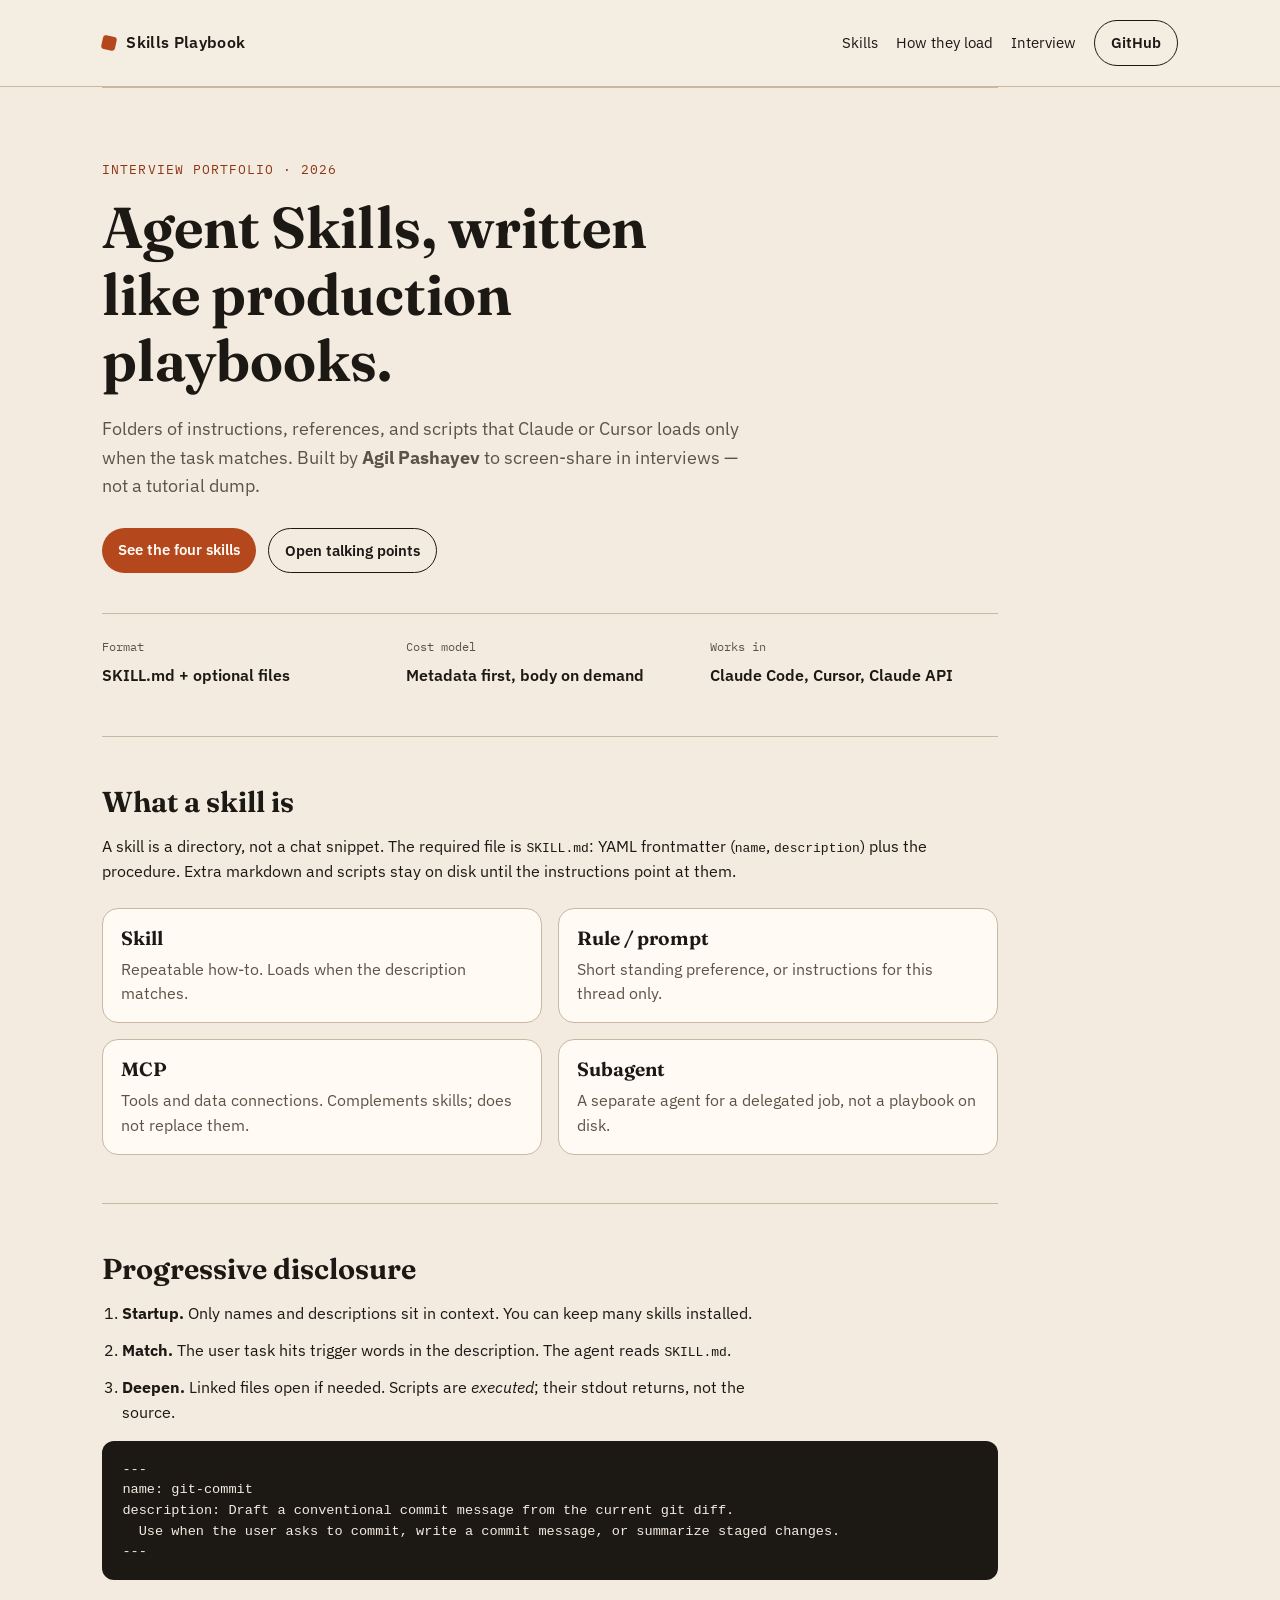
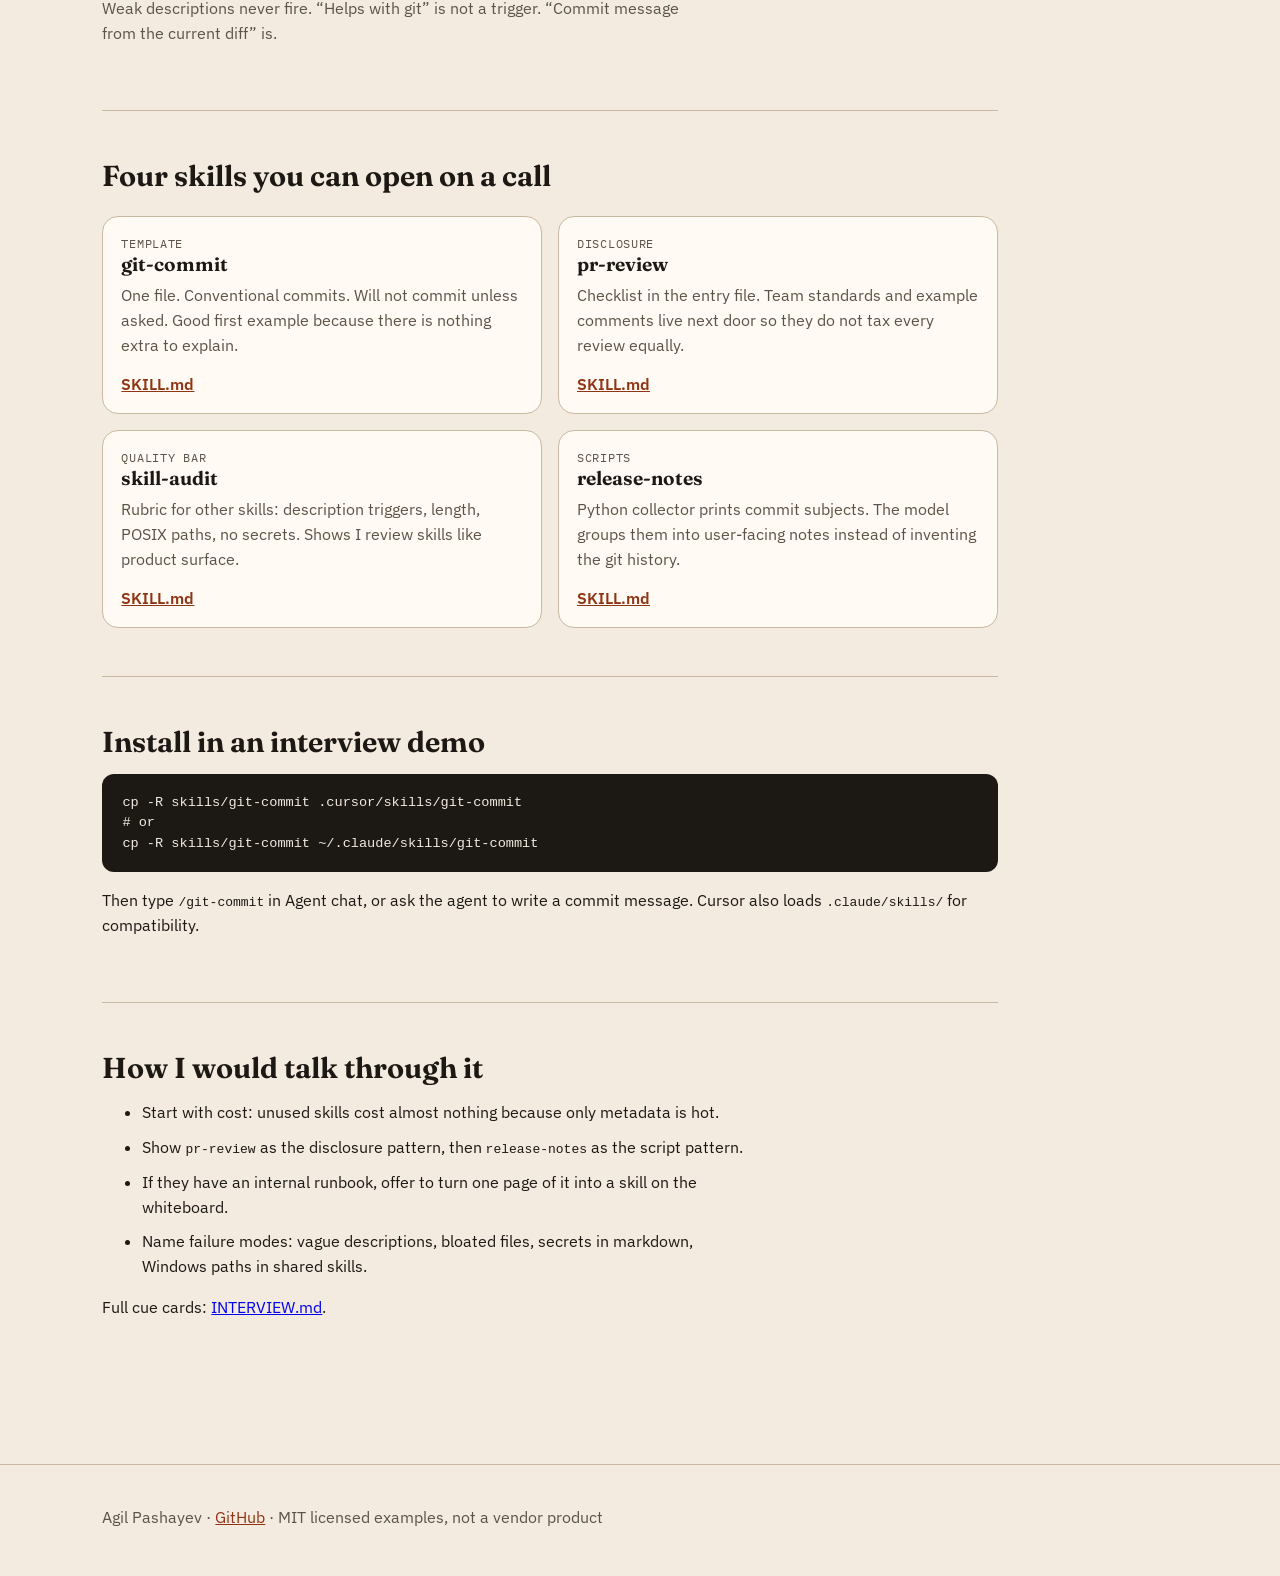
==== index.html @ 28801240 "Add Agent Skills interview portfolio with sample skills and GitHub Pages site. Co-authored-by: Curso" ====
<!DOCTYPE html>
<html lang="en">
  <head>
    <meta charset="utf-8" />
    <meta name="viewport" content="width=device-width, initial-scale=1" />
    <title>Agent Skills Portfolio — Agil Pashayev</title>
    <meta
      name="description"
      content="Interview portfolio of Claude and Cursor Agent Skills: progressive disclosure, sample SKILL.md files, and talking points."
    />
    <link rel="preconnect" href="https://fonts.googleapis.com" />
    <link rel="preconnect" href="https://fonts.gstatic.com" crossorigin />
    <link
      href="https://fonts.googleapis.com/css2?family=Fraunces:opsz,wght@9..144,500;9..144,650&family=IBM+Plex+Sans:wght@400;500;600&family=IBM+Plex+Mono:wght@400;500&display=swap"
      rel="stylesheet"
    />
    <link rel="stylesheet" href="styles.css" />
  </head>
  <body>
    <a class="skip" href="#main">Skip to content</a>
    <header class="top">
      <div class="brand">
        <span class="mark" aria-hidden="true"></span>
        <span>Skills Playbook</span>
      </div>
      <nav>
        <a href="#skills">Skills</a>
        <a href="#how">How they load</a>
        <a href="#interview">Interview</a>
        <a
          class="btn ghost"
          href="https://github.com/AgilPashayev/claude-skills-portfolio"
          >GitHub</a
        >
      </nav>
    </header>

    <main id="main">
      <section class="hero">
        <p class="eyebrow">Interview portfolio · 2026</p>
        <h1>Agent Skills, written like production playbooks.</h1>
        <p class="lede">
          Folders of instructions, references, and scripts that Claude or Cursor
          loads only when the task matches. Built by
          <strong>Agil Pashayev</strong> to screen-share in interviews — not a
          tutorial dump.
        </p>
        <div class="actions">
          <a class="btn solid" href="#skills">See the four skills</a>
          <a class="btn ghost" href="interview.html">Open talking points</a>
        </div>
        <dl class="stats">
          <div>
            <dt>Format</dt>
            <dd>SKILL.md + optional files</dd>
          </div>
          <div>
            <dt>Cost model</dt>
            <dd>Metadata first, body on demand</dd>
          </div>
          <div>
            <dt>Works in</dt>
            <dd>Claude Code, Cursor, Claude API</dd>
          </div>
        </dl>
      </section>

      <section id="what">
        <h2>What a skill is</h2>
        <p>
          A skill is a directory, not a chat snippet. The required file is
          <code>SKILL.md</code>: YAML frontmatter (<code>name</code>,
          <code>description</code>) plus the procedure. Extra markdown and
          scripts stay on disk until the instructions point at them.
        </p>
        <div class="compare">
          <article>
            <h3>Skill</h3>
            <p>Repeatable how-to. Loads when the description matches.</p>
          </article>
          <article>
            <h3>Rule / prompt</h3>
            <p>Short standing preference, or instructions for this thread only.</p>
          </article>
          <article>
            <h3>MCP</h3>
            <p>Tools and data connections. Complements skills; does not replace them.</p>
          </article>
          <article>
            <h3>Subagent</h3>
            <p>A separate agent for a delegated job, not a playbook on disk.</p>
          </article>
        </div>
      </section>

      <section id="how">
        <h2>Progressive disclosure</h2>
        <ol class="steps">
          <li>
            <strong>Startup.</strong> Only names and descriptions sit in context.
            You can keep many skills installed.
          </li>
          <li>
            <strong>Match.</strong> The user task hits trigger words in the
            description. The agent reads <code>SKILL.md</code>.
          </li>
          <li>
            <strong>Deepen.</strong> Linked files open if needed. Scripts are
            <em>executed</em>; their stdout returns, not the source.
          </li>
        </ol>
        <pre class="snippet" tabindex="0"><code>---
name: git-commit
description: Draft a conventional commit message from the current git diff.
  Use when the user asks to commit, write a commit message, or summarize staged changes.
---</code></pre>
        <p class="note">
          Weak descriptions never fire. “Helps with git” is not a trigger.
          “Commit message from the current diff” is.
        </p>
      </section>

      <section id="skills">
        <h2>Four skills you can open on a call</h2>
        <div class="grid">
          <article class="card">
            <p class="kicker">Template</p>
            <h3>git-commit</h3>
            <p>
              One file. Conventional commits. Will not commit unless asked. Good
              first example because there is nothing extra to explain.
            </p>
            <a href="https://github.com/AgilPashayev/claude-skills-portfolio/blob/main/skills/git-commit/SKILL.md"
              >SKILL.md</a
            >
          </article>
          <article class="card">
            <p class="kicker">Disclosure</p>
            <h3>pr-review</h3>
            <p>
              Checklist in the entry file. Team standards and example comments
              live next door so they do not tax every review equally.
            </p>
            <a href="https://github.com/AgilPashayev/claude-skills-portfolio/blob/main/skills/pr-review/SKILL.md"
              >SKILL.md</a
            >
          </article>
          <article class="card">
            <p class="kicker">Quality bar</p>
            <h3>skill-audit</h3>
            <p>
              Rubric for other skills: description triggers, length, POSIX paths,
              no secrets. Shows I review skills like product surface.
            </p>
            <a href="https://github.com/AgilPashayev/claude-skills-portfolio/blob/main/skills/skill-audit/SKILL.md"
              >SKILL.md</a
            >
          </article>
          <article class="card">
            <p class="kicker">Scripts</p>
            <h3>release-notes</h3>
            <p>
              Python collector prints commit subjects. The model groups them into
              user-facing notes instead of inventing the git history.
            </p>
            <a href="https://github.com/AgilPashayev/claude-skills-portfolio/blob/main/skills/release-notes/SKILL.md"
              >SKILL.md</a
            >
          </article>
        </div>
      </section>

      <section id="install">
        <h2>Install in an interview demo</h2>
        <pre class="snippet" tabindex="0"><code>cp -R skills/git-commit .cursor/skills/git-commit
# or
cp -R skills/git-commit ~/.claude/skills/git-commit</code></pre>
        <p>
          Then type <code>/git-commit</code> in Agent chat, or ask the agent to
          write a commit message. Cursor also loads
          <code>.claude/skills/</code> for compatibility.
        </p>
      </section>

      <section id="interview">
        <h2>How I would talk through it</h2>
        <ul class="talk">
          <li>
            Start with cost: unused skills cost almost nothing because only
            metadata is hot.
          </li>
          <li>
            Show <code>pr-review</code> as the disclosure pattern, then
            <code>release-notes</code> as the script pattern.
          </li>
          <li>
            If they have an internal runbook, offer to turn one page of it into a
            skill on the whiteboard.
          </li>
          <li>
            Name failure modes: vague descriptions, bloated files, secrets in
            markdown, Windows paths in shared skills.
          </li>
        </ul>
        <p>
          Full cue cards:
          <a href="https://github.com/AgilPashayev/claude-skills-portfolio/blob/main/INTERVIEW.md"
            >INTERVIEW.md</a
          >.
        </p>
      </section>
    </main>

    <footer>
      <p>
        Agil Pashayev ·
        <a href="https://github.com/AgilPashayev">GitHub</a>
        · MIT licensed examples, not a vendor product
      </p>
    </footer>
  </body>
</html>
---- styles.css ----
:root {
  --ink: #1c1814;
  --paper: #f3ebe0;
  --paper-2: #e7d9c6;
  --rule: #c9b8a2;
  --clay: #b4471c;
  --clay-dark: #8f3514;
  --mute: #5c5348;
  --card: #fffaf3;
}

* {
  box-sizing: border-box;
}

html {
  scroll-behavior: smooth;
}

body {
  margin: 0;
  background: var(--paper);
  color: var(--ink);
  font-family: "IBM Plex Sans", system-ui, sans-serif;
  line-height: 1.55;
}

.skip {
  position: absolute;
  left: -999px;
  top: 0;
}

.skip:focus {
  left: 12px;
  top: 12px;
  background: var(--card);
  padding: 8px 12px;
  z-index: 10;
}

.top {
  display: flex;
  align-items: center;
  justify-content: space-between;
  gap: 16px;
  padding: 20px 8vw;
  border-bottom: 1px solid var(--rule);
  position: sticky;
  top: 0;
  background: color-mix(in srgb, var(--paper) 92%, white);
  backdrop-filter: blur(10px);
  z-index: 5;
}

.brand {
  display: flex;
  align-items: center;
  gap: 10px;
  font-weight: 600;
  letter-spacing: 0.02em;
}

.mark {
  width: 14px;
  height: 14px;
  background: var(--clay);
  border-radius: 3px;
  transform: rotate(12deg);
}

nav {
  display: flex;
  flex-wrap: wrap;
  gap: 14px 18px;
  align-items: center;
}

nav a {
  color: var(--ink);
  text-decoration: none;
  font-size: 0.95rem;
}

nav a:hover {
  color: var(--clay-dark);
}

main {
  padding: 0 8vw 80px;
  max-width: 1100px;
}

.hero {
  padding: 72px 0 40px;
}

.eyebrow {
  font-family: "IBM Plex Mono", ui-monospace, monospace;
  font-size: 0.8rem;
  color: var(--clay-dark);
  letter-spacing: 0.08em;
  text-transform: uppercase;
  margin: 0 0 16px;
}

h1,
h2,
h3 {
  font-family: Fraunces, Georgia, serif;
  font-weight: 650;
  line-height: 1.15;
}

h1 {
  font-size: clamp(2.2rem, 5vw, 3.6rem);
  max-width: 16ch;
  margin: 0 0 20px;
}

h2 {
  font-size: 1.8rem;
  margin: 0 0 16px;
}

.lede {
  font-size: 1.15rem;
  max-width: 58ch;
  color: var(--mute);
}

.actions {
  display: flex;
  flex-wrap: wrap;
  gap: 12px;
  margin: 28px 0 40px;
}

.btn {
  display: inline-block;
  padding: 10px 16px;
  border-radius: 999px;
  text-decoration: none;
  font-weight: 600;
  font-size: 0.95rem;
}

.btn.solid {
  background: var(--clay);
  color: #fffaf3;
}

.btn.solid:hover {
  background: var(--clay-dark);
}

.btn.ghost {
  border: 1px solid var(--ink);
  color: var(--ink);
}

.stats {
  display: grid;
  grid-template-columns: repeat(3, minmax(0, 1fr));
  gap: 16px;
  margin: 0;
  padding: 24px 0 8px;
  border-top: 1px solid var(--rule);
}

.stats dt {
  font-family: "IBM Plex Mono", ui-monospace, monospace;
  font-size: 0.75rem;
  color: var(--mute);
}

.stats dd {
  margin: 6px 0 0;
  font-weight: 600;
}

section {
  padding: 48px 0;
  border-top: 1px solid var(--rule);
}

.compare,
.grid {
  display: grid;
  grid-template-columns: repeat(2, minmax(0, 1fr));
  gap: 16px;
  margin-top: 24px;
}

.compare article,
.card {
  background: var(--card);
  border: 1px solid var(--rule);
  border-radius: 16px;
  padding: 18px 18px 16px;
}

.compare h3,
.card h3 {
  margin: 0 0 8px;
  font-size: 1.2rem;
}

.compare p,
.card p {
  margin: 0;
  color: var(--mute);
}

.kicker {
  font-family: "IBM Plex Mono", ui-monospace, monospace;
  font-size: 0.75rem;
  color: var(--clay-dark);
  text-transform: uppercase;
  letter-spacing: 0.06em;
  margin: 0 0 8px;
}

.card a {
  display: inline-block;
  margin-top: 14px;
  color: var(--clay-dark);
  font-weight: 600;
}

.steps {
  padding-left: 20px;
}

.steps li {
  margin-bottom: 12px;
  max-width: 65ch;
}

.snippet {
  background: var(--ink);
  color: #f3ebe0;
  padding: 18px 20px;
  border-radius: 12px;
  overflow: auto;
  font-family: "IBM Plex Mono", ui-monospace, monospace;
  font-size: 0.85rem;
  line-height: 1.45;
}

.note {
  color: var(--mute);
  max-width: 60ch;
}

.talk {
  max-width: 65ch;
}

.talk li {
  margin-bottom: 10px;
}

footer {
  padding: 24px 8vw 40px;
  border-top: 1px solid var(--rule);
  color: var(--mute);
}

footer a {
  color: var(--clay-dark);
}

@media (max-width: 760px) {
  .top {
    align-items: flex-start;
    flex-direction: column;
  }

  .stats,
  .compare,
  .grid {
    grid-template-columns: 1fr;
  }

  main {
    padding: 0 6vw 64px;
  }
}
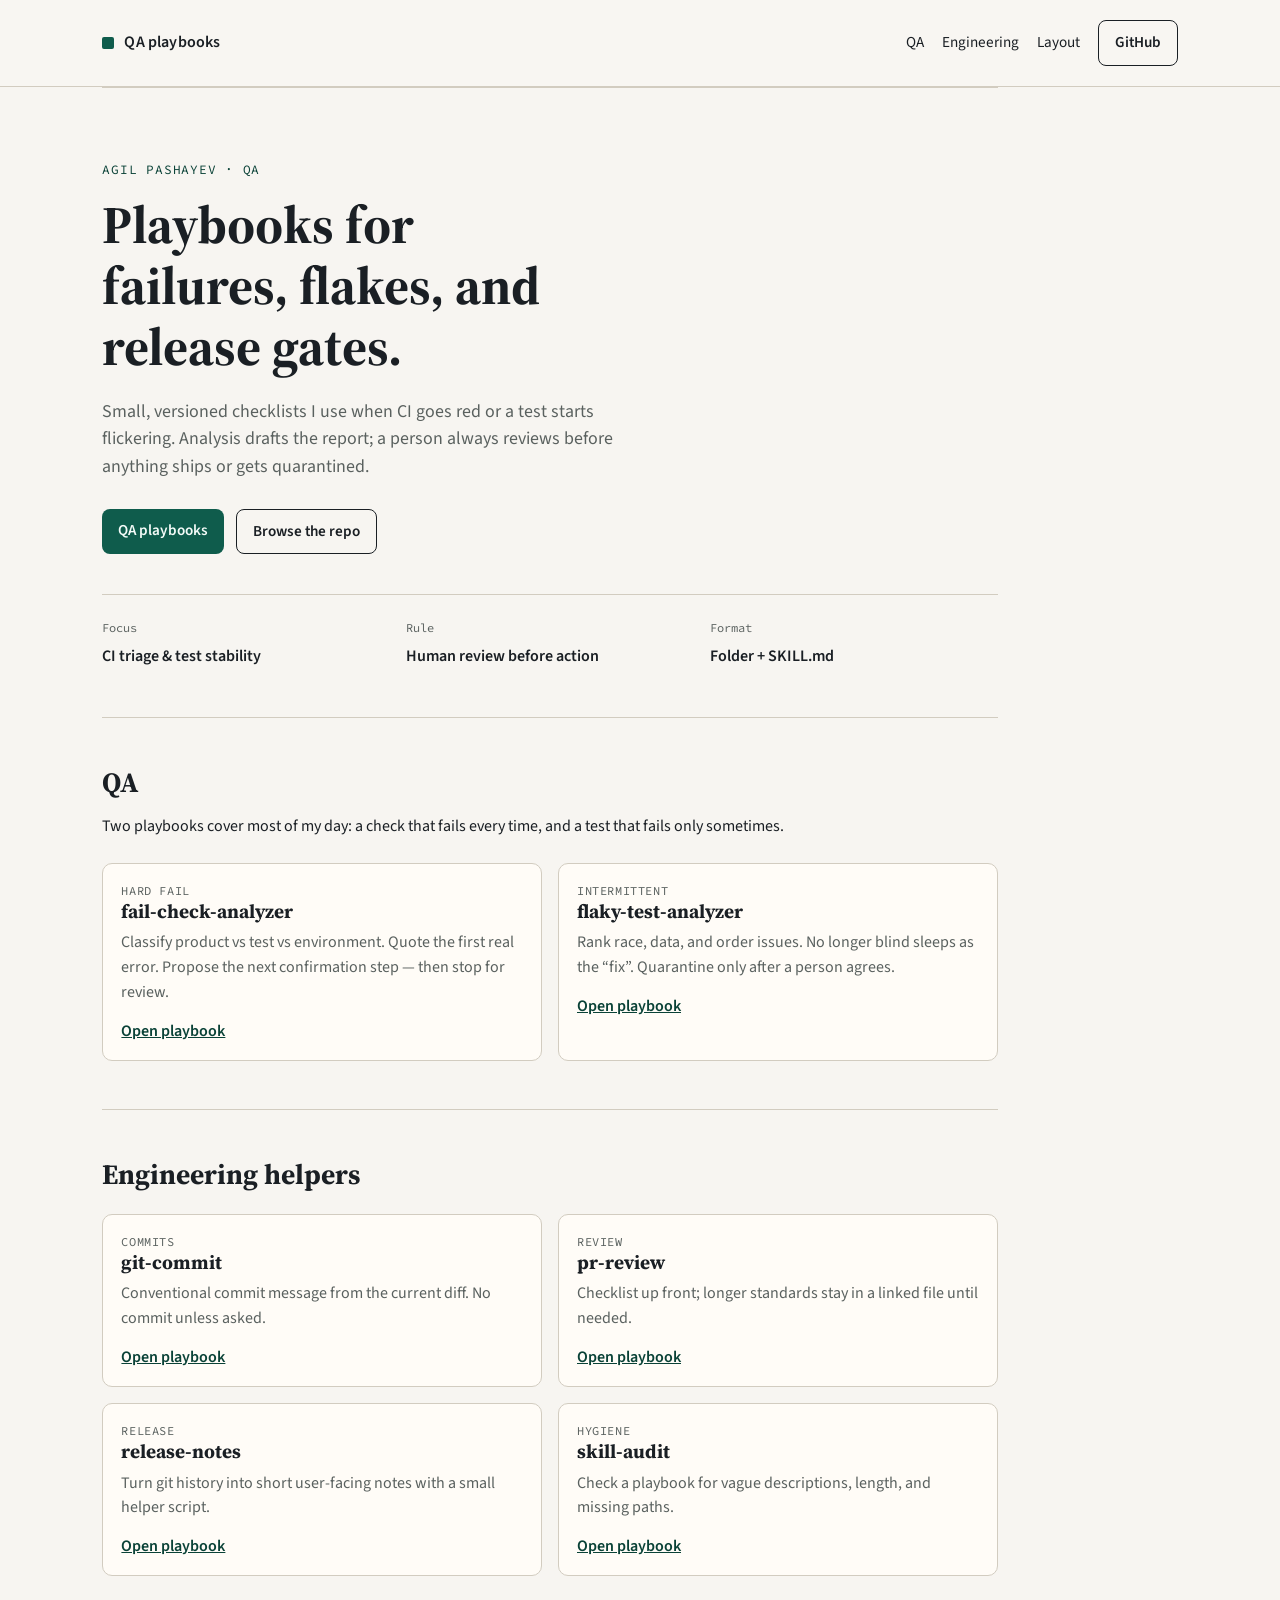
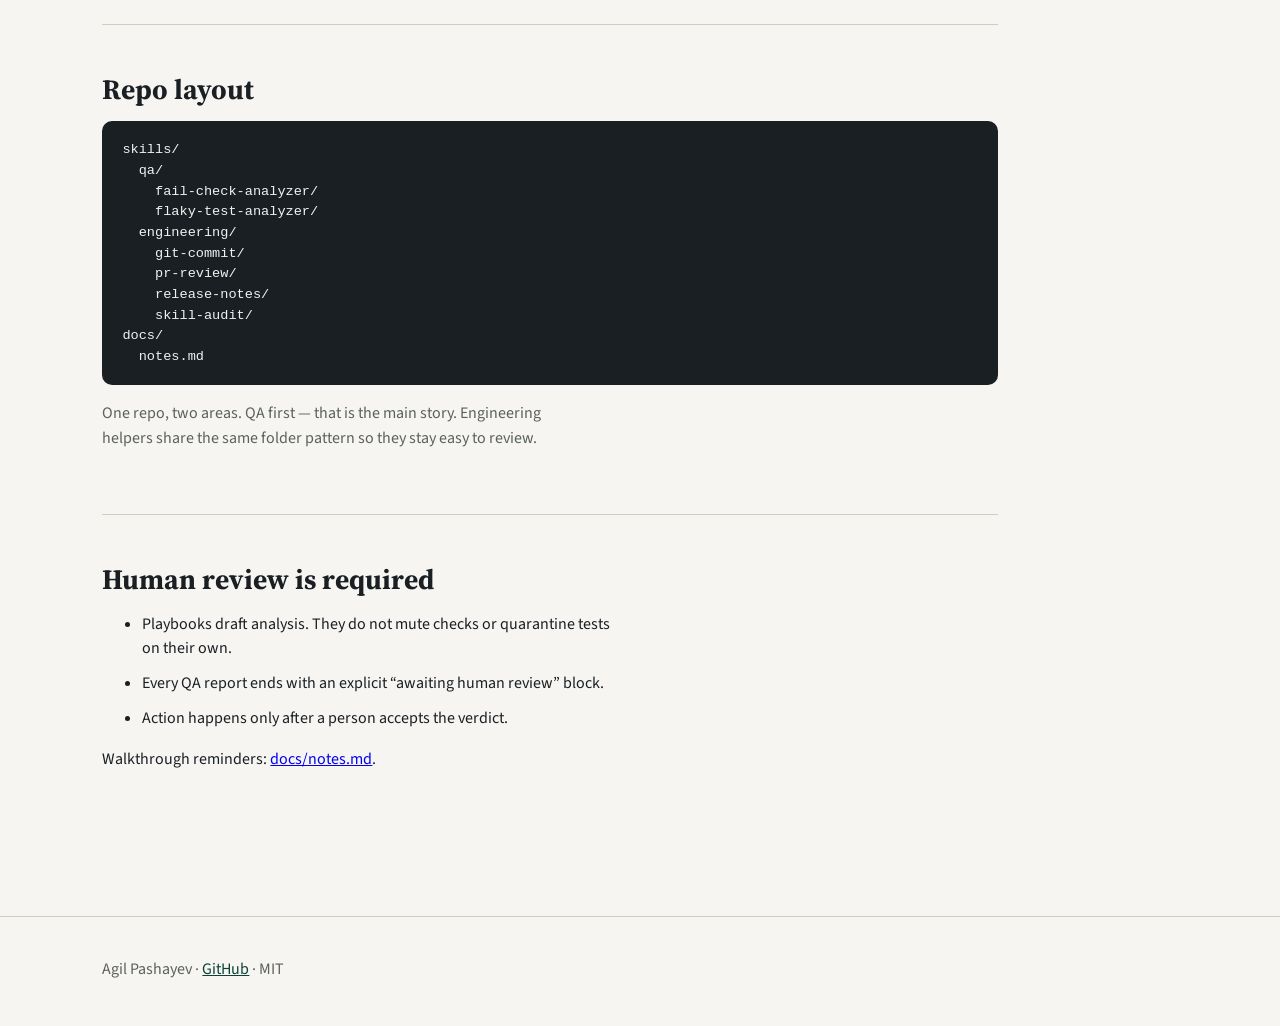
==== commit f816aa76: "Reorganize into QA and engineering playbooks with human-facing docs. Co-authored-by: Cursor <cursora" ====
--- a/index.html
+++ b/index.html
@@ -3,15 +3,15 @@
   <head>
     <meta charset="utf-8" />
     <meta name="viewport" content="width=device-width, initial-scale=1" />
-    <title>Agent Skills Portfolio — Agil Pashayev</title>
+    <title>QA playbooks — Agil Pashayev</title>
     <meta
       name="description"
-      content="Interview portfolio of Claude and Cursor Agent Skills: progressive disclosure, sample SKILL.md files, and talking points."
+      content="QA and engineering playbooks for CI failure triage, flaky tests, reviews, and release notes."
     />
     <link rel="preconnect" href="https://fonts.googleapis.com" />
     <link rel="preconnect" href="https://fonts.gstatic.com" crossorigin />
     <link
-      href="https://fonts.googleapis.com/css2?family=Fraunces:opsz,wght@9..144,500;9..144,650&family=IBM+Plex+Sans:wght@400;500;600&family=IBM+Plex+Mono:wght@400;500&display=swap"
+      href="https://fonts.googleapis.com/css2?family=Source+Serif+4:opsz,wght@8..60,600;8..60,700&family=Source+Sans+3:wght@400;600&family=Source+Code+Pro:wght@450;500&display=swap"
       rel="stylesheet"
     />
     <link rel="stylesheet" href="styles.css" />
@@ -21,12 +21,12 @@
     <header class="top">
       <div class="brand">
         <span class="mark" aria-hidden="true"></span>
-        <span>Skills Playbook</span>
+        <span>QA playbooks</span>
       </div>
       <nav>
-        <a href="#skills">Skills</a>
-        <a href="#how">How they load</a>
-        <a href="#interview">Interview</a>
+        <a href="#qa">QA</a>
+        <a href="#engineering">Engineering</a>
+        <a href="#layout">Layout</a>
         <a
           class="btn ghost"
           href="https://github.com/AgilPashayev/claude-skills-portfolio"
@@ -37,175 +37,144 @@
 
     <main id="main">
       <section class="hero">
-        <p class="eyebrow">Interview portfolio · 2026</p>
-        <h1>Agent Skills, written like production playbooks.</h1>
+        <p class="eyebrow">Agil Pashayev · QA</p>
+        <h1>Playbooks for failures, flakes, and release gates.</h1>
         <p class="lede">
-          Folders of instructions, references, and scripts that Claude or Cursor
-          loads only when the task matches. Built by
-          <strong>Agil Pashayev</strong> to screen-share in interviews — not a
-          tutorial dump.
+          Small, versioned checklists I use when CI goes red or a test starts
+          flickering. Analysis drafts the report; a person always reviews before
+          anything ships or gets quarantined.
         </p>
         <div class="actions">
-          <a class="btn solid" href="#skills">See the four skills</a>
-          <a class="btn ghost" href="interview.html">Open talking points</a>
+          <a class="btn solid" href="#qa">QA playbooks</a>
+          <a
+            class="btn ghost"
+            href="https://github.com/AgilPashayev/claude-skills-portfolio"
+            >Browse the repo</a
+          >
         </div>
         <dl class="stats">
           <div>
-            <dt>Format</dt>
-            <dd>SKILL.md + optional files</dd>
+            <dt>Focus</dt>
+            <dd>CI triage &amp; test stability</dd>
           </div>
           <div>
-            <dt>Cost model</dt>
-            <dd>Metadata first, body on demand</dd>
+            <dt>Rule</dt>
+            <dd>Human review before action</dd>
           </div>
           <div>
-            <dt>Works in</dt>
-            <dd>Claude Code, Cursor, Claude API</dd>
+            <dt>Format</dt>
+            <dd>Folder + SKILL.md</dd>
           </div>
         </dl>
       </section>
 
-      <section id="what">
-        <h2>What a skill is</h2>
+      <section id="qa">
+        <h2>QA</h2>
         <p>
-          A skill is a directory, not a chat snippet. The required file is
-          <code>SKILL.md</code>: YAML frontmatter (<code>name</code>,
-          <code>description</code>) plus the procedure. Extra markdown and
-          scripts stay on disk until the instructions point at them.
+          Two playbooks cover most of my day: a check that fails every time, and
+          a test that fails only sometimes.
         </p>
-        <div class="compare">
-          <article>
-            <h3>Skill</h3>
-            <p>Repeatable how-to. Loads when the description matches.</p>
-          </article>
-          <article>
-            <h3>Rule / prompt</h3>
-            <p>Short standing preference, or instructions for this thread only.</p>
-          </article>
-          <article>
-            <h3>MCP</h3>
-            <p>Tools and data connections. Complements skills; does not replace them.</p>
-          </article>
-          <article>
-            <h3>Subagent</h3>
-            <p>A separate agent for a delegated job, not a playbook on disk.</p>
-          </article>
-        </div>
-      </section>
-
-      <section id="how">
-        <h2>Progressive disclosure</h2>
-        <ol class="steps">
-          <li>
-            <strong>Startup.</strong> Only names and descriptions sit in context.
-            You can keep many skills installed.
-          </li>
-          <li>
-            <strong>Match.</strong> The user task hits trigger words in the
-            description. The agent reads <code>SKILL.md</code>.
-          </li>
-          <li>
-            <strong>Deepen.</strong> Linked files open if needed. Scripts are
-            <em>executed</em>; their stdout returns, not the source.
-          </li>
-        </ol>
-        <pre class="snippet" tabindex="0"><code>---
-name: git-commit
-description: Draft a conventional commit message from the current git diff.
-  Use when the user asks to commit, write a commit message, or summarize staged changes.
----</code></pre>
-        <p class="note">
-          Weak descriptions never fire. “Helps with git” is not a trigger.
-          “Commit message from the current diff” is.
-        </p>
-      </section>
-
-      <section id="skills">
-        <h2>Four skills you can open on a call</h2>
         <div class="grid">
           <article class="card">
-            <p class="kicker">Template</p>
-            <h3>git-commit</h3>
+            <p class="kicker">Hard fail</p>
+            <h3>fail-check-analyzer</h3>
             <p>
-              One file. Conventional commits. Will not commit unless asked. Good
-              first example because there is nothing extra to explain.
+              Classify product vs test vs environment. Quote the first real
+              error. Propose the next confirmation step — then stop for review.
             </p>
-            <a href="https://github.com/AgilPashayev/claude-skills-portfolio/blob/main/skills/git-commit/SKILL.md"
-              >SKILL.md</a
+            <a
+              href="https://github.com/AgilPashayev/claude-skills-portfolio/blob/main/skills/qa/fail-check-analyzer/SKILL.md"
+              >Open playbook</a
             >
           </article>
           <article class="card">
-            <p class="kicker">Disclosure</p>
-            <h3>pr-review</h3>
+            <p class="kicker">Intermittent</p>
+            <h3>flaky-test-analyzer</h3>
             <p>
-              Checklist in the entry file. Team standards and example comments
-              live next door so they do not tax every review equally.
+              Rank race, data, and order issues. No longer blind sleeps as the
+              “fix”. Quarantine only after a person agrees.
             </p>
-            <a href="https://github.com/AgilPashayev/claude-skills-portfolio/blob/main/skills/pr-review/SKILL.md"
-              >SKILL.md</a
-            >
-          </article>
-          <article class="card">
-            <p class="kicker">Quality bar</p>
-            <h3>skill-audit</h3>
-            <p>
-              Rubric for other skills: description triggers, length, POSIX paths,
-              no secrets. Shows I review skills like product surface.
-            </p>
-            <a href="https://github.com/AgilPashayev/claude-skills-portfolio/blob/main/skills/skill-audit/SKILL.md"
-              >SKILL.md</a
-            >
-          </article>
-          <article class="card">
-            <p class="kicker">Scripts</p>
-            <h3>release-notes</h3>
-            <p>
-              Python collector prints commit subjects. The model groups them into
-              user-facing notes instead of inventing the git history.
-            </p>
-            <a href="https://github.com/AgilPashayev/claude-skills-portfolio/blob/main/skills/release-notes/SKILL.md"
-              >SKILL.md</a
+            <a
+              href="https://github.com/AgilPashayev/claude-skills-portfolio/blob/main/skills/qa/flaky-test-analyzer/SKILL.md"
+              >Open playbook</a
             >
           </article>
         </div>
       </section>
 
-      <section id="install">
-        <h2>Install in an interview demo</h2>
-        <pre class="snippet" tabindex="0"><code>cp -R skills/git-commit .cursor/skills/git-commit
-# or
-cp -R skills/git-commit ~/.claude/skills/git-commit</code></pre>
-        <p>
-          Then type <code>/git-commit</code> in Agent chat, or ask the agent to
-          write a commit message. Cursor also loads
-          <code>.claude/skills/</code> for compatibility.
+      <section id="engineering">
+        <h2>Engineering helpers</h2>
+        <div class="grid">
+          <article class="card">
+            <p class="kicker">Commits</p>
+            <h3>git-commit</h3>
+            <p>Conventional commit message from the current diff. No commit unless asked.</p>
+            <a
+              href="https://github.com/AgilPashayev/claude-skills-portfolio/blob/main/skills/engineering/git-commit/SKILL.md"
+              >Open playbook</a
+            >
+          </article>
+          <article class="card">
+            <p class="kicker">Review</p>
+            <h3>pr-review</h3>
+            <p>Checklist up front; longer standards stay in a linked file until needed.</p>
+            <a
+              href="https://github.com/AgilPashayev/claude-skills-portfolio/blob/main/skills/engineering/pr-review/SKILL.md"
+              >Open playbook</a
+            >
+          </article>
+          <article class="card">
+            <p class="kicker">Release</p>
+            <h3>release-notes</h3>
+            <p>Turn git history into short user-facing notes with a small helper script.</p>
+            <a
+              href="https://github.com/AgilPashayev/claude-skills-portfolio/blob/main/skills/engineering/release-notes/SKILL.md"
+              >Open playbook</a
+            >
+          </article>
+          <article class="card">
+            <p class="kicker">Hygiene</p>
+            <h3>skill-audit</h3>
+            <p>Check a playbook for vague descriptions, length, and missing paths.</p>
+            <a
+              href="https://github.com/AgilPashayev/claude-skills-portfolio/blob/main/skills/engineering/skill-audit/SKILL.md"
+              >Open playbook</a
+            >
+          </article>
+        </div>
+      </section>
+
+      <section id="layout">
+        <h2>Repo layout</h2>
+        <pre class="snippet" tabindex="0"><code>skills/
+  qa/
+    fail-check-analyzer/
+    flaky-test-analyzer/
+  engineering/
+    git-commit/
+    pr-review/
+    release-notes/
+    skill-audit/
+docs/
+  notes.md</code></pre>
+        <p class="note">
+          One repo, two areas. QA first — that is the main story. Engineering
+          helpers share the same folder pattern so they stay easy to review.
         </p>
       </section>
 
-      <section id="interview">
-        <h2>How I would talk through it</h2>
+      <section id="review">
+        <h2>Human review is required</h2>
         <ul class="talk">
-          <li>
-            Start with cost: unused skills cost almost nothing because only
-            metadata is hot.
-          </li>
-          <li>
-            Show <code>pr-review</code> as the disclosure pattern, then
-            <code>release-notes</code> as the script pattern.
-          </li>
-          <li>
-            If they have an internal runbook, offer to turn one page of it into a
-            skill on the whiteboard.
-          </li>
-          <li>
-            Name failure modes: vague descriptions, bloated files, secrets in
-            markdown, Windows paths in shared skills.
-          </li>
+          <li>Playbooks draft analysis. They do not mute checks or quarantine tests on their own.</li>
+          <li>Every QA report ends with an explicit “awaiting human review” block.</li>
+          <li>Action happens only after a person accepts the verdict.</li>
         </ul>
         <p>
-          Full cue cards:
-          <a href="https://github.com/AgilPashayev/claude-skills-portfolio/blob/main/INTERVIEW.md"
-            >INTERVIEW.md</a
+          Walkthrough reminders:
+          <a
+            href="https://github.com/AgilPashayev/claude-skills-portfolio/blob/main/docs/notes.md"
+            >docs/notes.md</a
           >.
         </p>
       </section>
@@ -215,7 +184,7 @@
       <p>
         Agil Pashayev ·
         <a href="https://github.com/AgilPashayev">GitHub</a>
-        · MIT licensed examples, not a vendor product
+        · MIT
       </p>
     </footer>
   </body>
--- a/styles.css
+++ b/styles.css
@@ -1,12 +1,12 @@
 :root {
-  --ink: #1c1814;
-  --paper: #f3ebe0;
-  --paper-2: #e7d9c6;
-  --rule: #c9b8a2;
-  --clay: #b4471c;
-  --clay-dark: #8f3514;
-  --mute: #5c5348;
-  --card: #fffaf3;
+  --ink: #1a1f24;
+  --paper: #f7f5f1;
+  --paper-2: #ebe6dc;
+  --rule: #d2ccc0;
+  --accent: #0f5c4c;
+  --accent-dark: #0a4237;
+  --mute: #5a615f;
+  --card: #fffcf7;
 }
 
 * {
@@ -19,9 +19,11 @@
 
 body {
   margin: 0;
-  background: var(--paper);
+  background:
+    radial-gradient(1200px 500px at 10% -10%, #e4efe9 0%, transparent 55%),
+    var(--paper);
   color: var(--ink);
-  font-family: "IBM Plex Sans", system-ui, sans-serif;
+  font-family: "Source Sans 3", "Segoe UI", sans-serif;
   line-height: 1.55;
 }
 
@@ -48,7 +50,7 @@
   border-bottom: 1px solid var(--rule);
   position: sticky;
   top: 0;
-  background: color-mix(in srgb, var(--paper) 92%, white);
+  background: color-mix(in srgb, var(--paper) 90%, white);
   backdrop-filter: blur(10px);
   z-index: 5;
 }
@@ -58,15 +60,14 @@
   align-items: center;
   gap: 10px;
   font-weight: 600;
-  letter-spacing: 0.02em;
+  letter-spacing: 0.01em;
 }
 
 .mark {
-  width: 14px;
-  height: 14px;
-  background: var(--clay);
-  border-radius: 3px;
-  transform: rotate(12deg);
+  width: 12px;
+  height: 12px;
+  background: var(--accent);
+  border-radius: 2px;
 }
 
 nav {
@@ -83,7 +84,7 @@
 }
 
 nav a:hover {
-  color: var(--clay-dark);
+  color: var(--accent-dark);
 }
 
 main {
@@ -96,10 +97,10 @@
 }
 
 .eyebrow {
-  font-family: "IBM Plex Mono", ui-monospace, monospace;
+  font-family: "Source Code Pro", ui-monospace, monospace;
   font-size: 0.8rem;
-  color: var(--clay-dark);
-  letter-spacing: 0.08em;
+  color: var(--accent-dark);
+  letter-spacing: 0.06em;
   text-transform: uppercase;
   margin: 0 0 16px;
 }
@@ -107,24 +108,24 @@
 h1,
 h2,
 h3 {
-  font-family: Fraunces, Georgia, serif;
-  font-weight: 650;
+  font-family: "Source Serif 4", Georgia, serif;
+  font-weight: 700;
   line-height: 1.15;
 }
 
 h1 {
-  font-size: clamp(2.2rem, 5vw, 3.6rem);
-  max-width: 16ch;
+  font-size: clamp(2.1rem, 4.8vw, 3.3rem);
+  max-width: 18ch;
   margin: 0 0 20px;
 }
 
 h2 {
-  font-size: 1.8rem;
+  font-size: 1.75rem;
   margin: 0 0 16px;
 }
 
 .lede {
-  font-size: 1.15rem;
+  font-size: 1.12rem;
   max-width: 58ch;
   color: var(--mute);
 }
@@ -139,19 +140,19 @@
 .btn {
   display: inline-block;
   padding: 10px 16px;
-  border-radius: 999px;
+  border-radius: 8px;
   text-decoration: none;
   font-weight: 600;
   font-size: 0.95rem;
 }
 
 .btn.solid {
-  background: var(--clay);
-  color: #fffaf3;
+  background: var(--accent);
+  color: #f4fbf8;
 }
 
 .btn.solid:hover {
-  background: var(--clay-dark);
+  background: var(--accent-dark);
 }
 
 .btn.ghost {
@@ -169,7 +170,7 @@
 }
 
 .stats dt {
-  font-family: "IBM Plex Mono", ui-monospace, monospace;
+  font-family: "Source Code Pro", ui-monospace, monospace;
   font-size: 0.75rem;
   color: var(--mute);
 }
@@ -184,7 +185,6 @@
   border-top: 1px solid var(--rule);
 }
 
-.compare,
 .grid {
   display: grid;
   grid-template-columns: repeat(2, minmax(0, 1fr));
@@ -192,58 +192,46 @@
   margin-top: 24px;
 }
 
-.compare article,
 .card {
   background: var(--card);
   border: 1px solid var(--rule);
-  border-radius: 16px;
+  border-radius: 10px;
   padding: 18px 18px 16px;
 }
 
-.compare h3,
 .card h3 {
   margin: 0 0 8px;
   font-size: 1.2rem;
 }
 
-.compare p,
 .card p {
   margin: 0;
   color: var(--mute);
 }
 
 .kicker {
-  font-family: "IBM Plex Mono", ui-monospace, monospace;
+  font-family: "Source Code Pro", ui-monospace, monospace;
   font-size: 0.75rem;
-  color: var(--clay-dark);
+  color: var(--accent-dark);
   text-transform: uppercase;
-  letter-spacing: 0.06em;
+  letter-spacing: 0.05em;
   margin: 0 0 8px;
 }
 
 .card a {
   display: inline-block;
   margin-top: 14px;
-  color: var(--clay-dark);
-  font-weight: 600;
-}
-
-.steps {
-  padding-left: 20px;
-}
-
-.steps li {
-  margin-bottom: 12px;
-  max-width: 65ch;
+  color: var(--accent-dark);
+  font-weight: 600;
 }
 
 .snippet {
   background: var(--ink);
-  color: #f3ebe0;
+  color: #eef3f1;
   padding: 18px 20px;
-  border-radius: 12px;
+  border-radius: 10px;
   overflow: auto;
-  font-family: "IBM Plex Mono", ui-monospace, monospace;
+  font-family: "Source Code Pro", ui-monospace, monospace;
   font-size: 0.85rem;
   line-height: 1.45;
 }
@@ -268,17 +256,22 @@
 }
 
 footer a {
-  color: var(--clay-dark);
+  color: var(--accent-dark);
 }
 
 @media (max-width: 760px) {
   .top {
     align-items: flex-start;
     flex-direction: column;
+    position: static;
+    padding: 14px 6vw;
+  }
+
+  nav {
+    width: 100%;
   }
 
   .stats,
-  .compare,
   .grid {
     grid-template-columns: 1fr;
   }
@@ -286,4 +279,8 @@
   main {
     padding: 0 6vw 64px;
   }
-}
+
+  .hero {
+    padding-top: 36px;
+  }
+}
